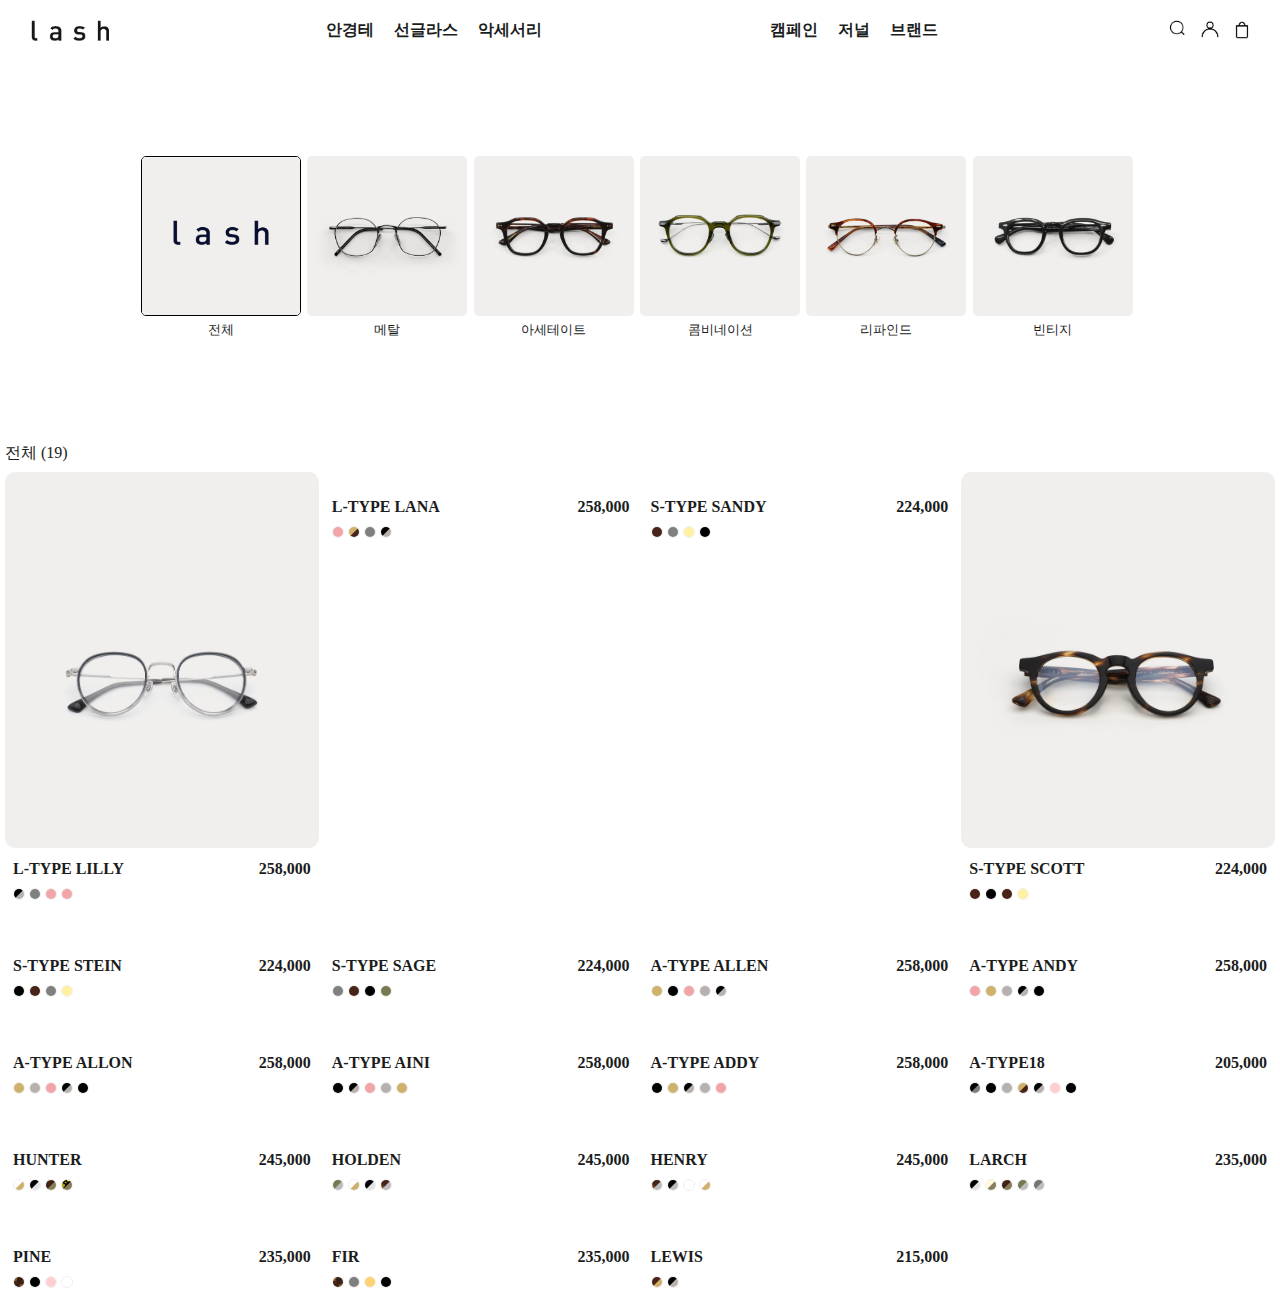
==== pages/frame.html @ ce852c51 "file upload, modify" ====
<!DOCTYPE html>
<html lang="ko">
<head>
  <meta charset="UTF-8">
  <meta http-equiv="X-UA-Compatible" content="IE=edge">
  <meta name="viewport" content="width=device-width, initial-scale=1.0">
  <link rel="stylesheet" href="../css/style.css">
  <title>LASH 래쉬 &#124; 안경테</title>
</head>
<body>
  <header class="header">
    <div class="header__inner">
      <h1 class="header__logo">
        <img class="header__logo--img" src="../images/lash_logo.png" alt="lash">
      </h1>
      <nav class="header__nav1">
        <a href="" class="header__nav1--item">안경테</a>
        <a href="" class="header__nav1--item">선글라스</a>
        <a href="" class="header__nav1--item">악세서리</a>
      </nav>
      <nav class="header__nav2">
        <a href="" class="header__nav2--item">캠페인</a>
        <a href="" class="header__nav2--item">저널</a>
        <a href="" class="header__nav2--item">브랜드</a>
      </nav>
      <div class="header__utill">
        <div class="header__utill--search">
          <a href="">
            <span class="hidden">검색</span>
            <img class="utill-img" src="../images/search.png" alt="">
          </a>
        </div>
        <a href="" class="header__utill--member">
          <span class="hidden">내 정보 보기</span>
          <img class="utill-img" src="../images/my.png" alt="">
        </a>
        <a href="" class="header__utill--order">
          <span class="hidden">장바구니</span>
          <img class="utill-img" src="../images/cart.png" alt="">
        </a>
      </div>
    </div>
  </header>
  <main>
    <section>
      <div class="category">
        <div class="category__inner">
          <a href="javascript:void(0);" class="category__item category__all current-page">
            <img class="category__item--img category__all--img" src="../images/안경테/cn_all.jpg" alt="">
            <span class="category__item--text">전체</span>
          </a>
          <a href="javascript:void(0);" class="category__item category__metal">
            <img class="category__item--img category__metal--img" src="../images/안경테/cn_metal.jpg" alt="메탈 안경테">
            <span class="category__item--text">메탈</span>
          </a>
          <a href="javascript:void(0);" class="category__item category__acetate">
            <img class="category__item--img category__acetate--img" src="../images/안경테/cn_acetate.jpg" alt="아세테이트 안경테">
            <span class="category__item--text">아세테이트</span>
          </a>
          <a href="javascript:void(0);" class="category__item category__combination">
            <img class="category__item--img category__combination--img" src="../images/안경테/cn_combi.jpg" alt="콤비네이션 안경테">
            <span class="category__item--text">콤비네이션</span>
          </a>
          <a href="javascript:void(0);" class="category__item category__refined">
            <img class="category__item--img category__refined--img" src="../images/안경테/cn_refined.jpg" alt="리파인드 안경테">
            <span class="category__item--text">리파인드</span>
          </a>
          <a href="javascript:void(0);" class="category__item category__vintage">
            <img class="category__item--img category__vintage--img" src="../images/안경테/cn_vintage.jpg" alt="빈티지 안경테">
            <span class="category__item--text">빈티지</span>
          </a>
        </div>
      </div>
    </section>
    <section>
      <div class="glasses">
        <div class="glasses__inner">
          <span class="glasses__count">전체 	&#40;19&#41;</span>
          <div class="glasses__grid-box">
            <div class="item block combination">
              <a class="item__link" href="">
                <img class="item__img item0" src="../images/안경테/fde599a4211cc01154d4435957e9d42b.jpg" alt="">
                <div class="item__info">
                  <p class="item__info--name">L-TYPE LILLY</p>
                  <span class="item__info--price">258,000</span>
                </div>
              </a>
              <div class="item__color">
                <a class="item-color item0-0" href="javascript:void(0);">
                  <img class="item__color--img" src="../images/안경테/Black&Silver.jpg" alt="블랙-실버 색상">
                </a>
                <a class="item-color item0-1" href="javascript:void(0);">
                  <img class="item__color--img" src="../images/안경테/Gray.jpg" alt="그레이 색상">
                </a>
                <a class="item-color item0-2" href="javascript:void(0);">
                  <img class="item__color--img" src="../images/안경테/Rosegold.jpg" alt="로즈골드 색상">
                </a>
                <a class="item-color item0-3" href="javascript:void(0);">
                  <img class="item__color--img" src="../images/안경테/Rosegold.jpg" alt="로즈골드 색상">
                </a>
              </div>
            </div>
            <div class="item block combination">
              <a class="item__link" href="">
                <img class="item__img item1" src="../images/안경테/e27bf12d782676c3725e5d70940a36c3.jpg" alt="">
                <div class="item__info">
                  <p class="item__info--name">L-TYPE LANA</p>
                  <span class="item__info--price">258,000</span>
                </div>
              </a>
              <div class="item__color">
                <a class="item-color item1-0" href="javascript:void(0);">
                  <img class="item__color--img" src="../images/안경테/Rosegold.jpg" alt="로즈골드 색상">
                </a>
                <a class="item-color item1-1" href="javascript:void(0);">
                  <img class="item__color--img" src="../images/안경테/Gold&Brown.jpg" alt="골드, 브라운 색상">
                </a>
                <a class="item-color item1-2" href="javascript:void(0);">
                  <img class="item__color--img" src="../images/안경테/Gray.jpg" alt="그레이 색상">
                </a>
                <a class="item-color item1-3" href="javascript:void(0);">
                  <img class="item__color--img" src="../images/안경테/Black&Silver.jpg" alt="블랙-실버 색상">
                </a>
              </div>
            </div>
            <div class="item block acetate">
              <a class="item__link" href="">
                <img class="item__img item2" src="../images/안경테/15db21593eedef3e892ff0d401fdef6f.jpg" alt="">
                <div class="item__info">
                  <p class="item__info--name">S-TYPE SANDY</p>
                  <span class="item__info--price">224,000</span>
                </div>
              </a>
              <div class="item__color">
                <a class="item-color item2-0" href="javascript:void(0);">
                  <img class="item__color--img" src="../images/안경테/Brown.jpg" alt="브라운 색상">
                </a>
                <a class="item-color item2-1" href="javascript:void(0);">
                  <img class="item__color--img" src="../images/안경테/Gray.jpg" alt="그레이 색상">
                </a>
                <a class="item-color item2-2" href="javascript:void(0);">
                  <img class="item__color--img" src="../images/안경테/Ivory.jpg" alt="아이보리 색상">
                </a>
                <a class="item-color item2-3" href="javascript:void(0);">
                  <img class="item__color--img" src="../images/안경테/Black.jpg" alt="블랙 색상">
                </a>
              </div>
            </div>
            <div class="item block acetate">
              <a class="item__link" href="">
                <img class="item__img item3" src="../images/안경테/6d949100e4b636080c003a959be47587.jpg" alt="">
                <div class="item__info">
                  <p class="item__info--name">S-TYPE SCOTT</p>
                  <span class="item__info--price">224,000</span>
                </div>
              </a>
              <div class="item__color">
                <a class="item-color item3-0" href="javascript:void(0);">
                  <img class="item__color--img" src="../images/안경테/Brown.jpg" alt="브라운 색상">
                </a>
                <a class="item-color item3-1" href="javascript:void(0);">
                  <img class="item__color--img" src="../images/안경테/Black.jpg" alt="블랙 색상">
                </a>
                <a class="item-color item3-2" href="javascript:void(0);">
                  <img class="item__color--img" src="../images/안경테/Brown.jpg" alt="브라운 색상">
                </a>
                <a class="item-color item3-3" href="javascript:void(0);">
                  <img class="item__color--img" src="../images/안경테/Ivory.jpg" alt="아이보리 색상">
                </a>
              </div>
            </div>
            <div class="item block acetate">
              <a class="item__link" href="">
                <img class="item__img item4" src="../images/안경테/f261b26629c8d9bd2f7a0105df346630.jpg" alt="">
                <div class="item__info">
                  <p class="item__info--name">S-TYPE STEIN</p>
                  <span class="item__info--price">224,000</span>
                </div>
              </a>
              <div class="item__color">
                <a class="item-color item4-0" href="javascript:void(0);">
                  <img class="item__color--img" src="../images/안경테/Black.jpg" alt="블랙 색상">
                </a>
                <a class="item-color item4-1" href="javascript:void(0);">
                  <img class="item__color--img" src="../images/안경테/Brown.jpg" alt="브라운 색상">
                </a>
                <a class="item-color item4-2" href="javascript:void(0);">
                  <img class="item__color--img" src="../images/안경테/Gray.jpg" alt="그레이 색상">
                </a>
                <a class="item-color item4-3" href="javascript:void(0);">
                  <img class="item__color--img" src="../images/안경테/Ivory.jpg" alt="아이보리 색상">
                </a>
              </div>
            </div>
            <div class="item block acetate">
              <a class="item__link" href="">
                <img class="item__img item5" src="../images/안경테/b42a6ba46f4079bcd164b3188beb76b0.jpg" alt="">
                <div class="item__info">
                  <p class="item__info--name">S-TYPE SAGE</p>
                  <span class="item__info--price">224,000</span>
                </div>
              </a>
              <div class="item__color">
                <a class="item-color item5-0" href="javascript:void(0);">
                  <img class="item__color--img" src="../images/안경테/Gray.jpg" alt="그레이 색상">
                </a>
                <a class="item-color item5-1" href="javascript:void(0);">
                  <img class="item__color--img" src="../images/안경테/Brown.jpg" alt="브라운 색상">
                </a>
                <a class="item-color item5-2" href="javascript:void(0);">
                  <img class="item__color--img" src="../images/안경테/Black.jpg" alt="블랙 색상">
                </a>
                <a class="item-color item5-3" href="javascript:void(0);">
                  <img class="item__color--img" src="../images/안경테/Khaki.jpg" alt="카키 색상">
                </a>
              </div>
            </div>
            <div class="item block metal">
              <a class="item__link" href="">
                <img class="item__img item6" src="../images/안경테/ee4c766cd927d8bb93efa827206f9794 (1).jpg" alt="">
                <div class="item__info">
                  <p class="item__info--name">A-TYPE ALLEN</p>
                  <span class="item__info--price">258,000</span>
                </div>
              </a>
              <div class="item__color">
                <a class="item-color item6-0" href="javascript:void(0);">
                  <img class="item__color--img" src="../images/안경테/Gold.jpg" alt="골드 색상">
                </a>
                <a class="item-color item6-1" href="javascript:void(0);">
                  <img class="item__color--img" src="../images/안경테/Black.jpg" alt="블랙 색상">
                </a>
                <a class="item-color item6-2" href="javascript:void(0);">
                  <img class="item__color--img" src="../images/안경테/Rosegold.jpg" alt="로즈골드 색상">
                </a>
                <a class="item-color item6-3" href="javascript:void(0);">
                  <img class="item__color--img" src="../images/안경테/Silver.jpg" alt="실버 색상">
                </a>
                <a class="item-color item6-4" href="javascript:void(0);">
                  <img class="item__color--img" src="../images/안경테/Black&Silver.jpg" alt="블랙-실버 색상">
                </a>
              </div>
            </div>
            <div class="item block metal">
              <a class="item__link" href="">
                <img class="item__img item7" src="../images/안경테/ad8b4fffd874b10be971cb4800ebe12b.jpg" alt="">
                <div class="item__info">
                  <p class="item__info--name">A-TYPE ANDY</p>
                  <span class="item__info--price">258,000</span>
                </div>
              </a>
              <div class="item__color">
                <a class="item-color item7-0" href="javascript:void(0);">
                  <img class="item__color--img" src="../images/안경테/Rosegold.jpg" alt="로즈골드 색상">
                </a>
                <a class="item-color item7-1" href="javascript:void(0);">
                  <img class="item__color--img" src="../images/안경테/Gold.jpg" alt="골드 색상">
                </a>
                <a class="item-color item7-2" href="javascript:void(0);">
                  <img class="item__color--img" src="../images/안경테/Silver.jpg" alt="실버 색상">
                </a>
                <a class="item-color item7-3" href="javascript:void(0);">
                  <img class="item__color--img" src="../images/안경테/Black&Silver.jpg" alt="블랙-실버 색상">
                </a>
                <a class="item-color item7-4" href="javascript:void(0);">
                  <img class="item__color--img" src="../images/안경테/Black.jpg" alt="블랙 색상">
                </a>
              </div>
            </div>
            <div class="item block metal">
              <a class="item__link" href="">
                <img class="item__img item8" src="../images/안경테/e357bb0f99f7fa1db24359876c9a6cc0 (1).jpg" alt="">
                <div class="item__info">
                  <p class="item__info--name">A-TYPE ALLON</p>
                  <span class="item__info--price">258,000</span>
                </div>
              </a>
              <div class="item__color">
                <a class="item-color item8-0" href="javascript:void(0);">
                  <img class="item__color--img" src="../images/안경테/Gold.jpg" alt="골드 색상">
                </a>
                <a class="item-color item8-1" href="javascript:void(0);">
                  <img class="item__color--img" src="../images/안경테/Silver.jpg" alt="실버 색상">
                </a>
                <a class="item-color item8-2" href="javascript:void(0);">
                  <img class="item__color--img" src="../images/안경테/Rosegold.jpg" alt="로즈골드 색상">
                </a>
                <a class="item-color item8-3" href="javascript:void(0);">
                  <img class="item__color--img" src="../images/안경테/Black&Silver.jpg" alt="블랙-실버 색상">
                </a>
                <a class="item-color item8-4" href="javascript:void(0);">
                  <img class="item__color--img" src="../images/안경테/Black.jpg" alt="블랙 색상">
                </a>
              </div>
            </div>
            <div class="item block metal">
              <a class="item__link" href="">
                <img class="item__img item9" src="../images/안경테/91c94cdcf42d2be0d38114a67d5612ec.jpg" alt="">
                <div class="item__info">
                  <p class="item__info--name">A-TYPE AINI</p>
                  <span class="item__info--price">258,000</span>
                </div>
              </a>
              <div class="item__color">
                <a class="item-color item9-0" href="javascript:void(0);">
                  <img class="item__color--img" src="../images/안경테/Black.jpg" alt="블랙 색상">
                </a>
                <a class="item-color item9-1" href="javascript:void(0);">
                  <img class="item__color--img" src="../images/안경테/Black&Silver.jpg" alt="블랙-실버 색상">
                </a>
                <a class="item-color item9-2" href="javascript:void(0);">
                  <img class="item__color--img" src="../images/안경테/Rosegold.jpg" alt="로즈골드 색상">
                </a>
                <a class="item-color item9-3" href="javascript:void(0);">
                  <img class="item__color--img" src="../images/안경테/Silver.jpg" alt="실버 색상">
                </a>
                <a class="item-color item9-4" href="javascript:void(0);">
                  <img class="item__color--img" src="../images/안경테/Gold.jpg" alt="골드 색상">
                </a>
              </div>
            </div>
            <div class="item block metal">
              <a class="item__link" href="">
                <img class="item__img item10" src="../images/안경테/70bff802d1e68107a605128d08a09a91.jpg" alt="">
                <div class="item__info">
                  <p class="item__info--name">A-TYPE ADDY</p>
                  <span class="item__info--price">258,000</span>
                </div>
              </a>
              <div class="item__color">
                <a class="item-color item10-0" href="javascript:void(0);">
                  <img class="item__color--img" src="../images/안경테/Black.jpg" alt="블랙 색상">
                </a>
                <a class="item-color item10-1" href="javascript:void(0);">
                  <img class="item__color--img" src="../images/안경테/Gold.jpg" alt="골드 색상">
                </a>
                <a class="item-color item10-2" href="javascript:void(0);">
                  <img class="item__color--img" src="../images/안경테/Black&Silver.jpg" alt="블랙-실버 색상">
                </a>
                <a class="item-color item10-3" href="javascript:void(0);">
                  <img class="item__color--img" src="../images/안경테/Silver.jpg" alt="실버 색상">
                </a>
                <a class="item-color item10-4" href="javascript:void(0);">
                  <img class="item__color--img" src="../images/안경테/Rosegold.jpg" alt="로즈골드 색상">
                </a>
              </div>
            </div>
            <div class="item block metal">
              <a class="item__link" href="">
                <img class="item__img item11" src="../images/안경테/7954325b77f2732a833037a5c8d569ef.jpg" alt="">
                <div class="item__info">
                  <p class="item__info--name">A-TYPE18</p>
                  <span class="item__info--price">205,000</span>
                </div>
              </a>
              <div class="item__color">
                <a class="item-color item11-0" href="javascript:void(0);">
                  <img class="item__color--img" src="../images/안경테/Black&Gray.jpg" alt="블랙-그레이 색상">
                </a>
                <a class="item-color item11-1"href="javascript:void(0);">
                  <img class="item__color--img" src="../images/안경테/Black.jpg" alt="블랙 색상">
                </a>
                <a class="item-color item11-2" href="javascript:void(0);">
                  <img class="item__color--img" src="../images/안경테/Silver.jpg" alt="실버 색상">
                </a>
                <a class="item-color item11-3" href="javascript:void(0);">
                  <img class="item__color--img" src="../images/안경테/Gold&Brown.jpg" alt="골드-브라운 색상">
                </a>
                <a class="item-color item11-4" href="javascript:void(0);">
                  <img class="item__color--img" src="../images/안경테/Black&Silver.jpg" alt="블랙-실버 색상">
                </a>
                <a class="item-color item11-5" href="javascript:void(0);">
                  <img class="item__color--img" src="../images/안경테/Pink.jpg" alt="핑크 색상">
                </a>
                <a class="item-color item11-6"href="javascript:void(0);">
                  <img class="item__color--img" src="../images/안경테/Black.jpg" alt="블랙 색상">
                </a>
              </div>
            </div>
            <div class="item block combination">
              <a class="item__link" href="">
                <img class="item__img item12" src="../images/안경테/49663b8fb02f174b5db5e3d10b3ae5de.jpg" alt="">
                <div class="item__info">
                  <p class="item__info--name">HUNTER</p>
                  <span class="item__info--price">245,000</span>
                </div>
              </a>
              <div class="item__color">
                <a class="item-color item12-0" href="javascript:void(0);">
                  <img class="item__color--img" src="../images/안경테/c3.jpg" alt="화이트-골드 색상">
                </a>
                <a class="item-color item12-1" href="javascript:void(0);">
                  <img class="item__color--img" src="../images/안경테/c1.jpg" alt="블랙-실버 색상">
                </a>
                <a class="item-color item12-2" href="javascript:void(0);">
                  <img class="item__color--img" src="../images/안경테/c2.jpg" alt="호피무늬-카키 색상">
                </a>
                <a class="item-color item12-3" href="javascript:void(0);">
                  <img class="item__color--img" src="../images/안경테/c4.jpg" alt="벌무늬-카키 색상">
                </a>
              </div>
            </div>
            <div class="item block combination">
              <a class="item__link" href="">
                <img class="item__img item13" src="../images/안경테/c8a3158670350cb308fcab2517373902.jpg" alt="">
                <div class="item__info">
                  <p class="item__info--name">HOLDEN</p>
                  <span class="item__info--price">245,000</span>
                </div>
              </a>
              <div class="item__color">
                <a class="item-color item13-0" href="javascript:void(0);">
                  <img class="item__color--img" src="../images/안경테/c4 (1).jpg" alt="카키-실버 색상">
                </a>
                <a class="item-color item13-1" href="javascript:void(0);">
                  <img class="item__color--img" src="../images/안경테/c3.jpg" alt="화이트-골드 색상">
                </a>
                <a class="item-color item13-2" href="javascript:void(0);">
                  <img class="item__color--img" src="../images/안경테/c1.jpg" alt="블랙-그레이 색상">
                </a>
                <a class="item-color item13-3" href="javascript:void(0);">
                  <img class="item__color--img" src="../images/안경테/c2 (8).jpg" alt="브라운 실버 색상">
                </a>
              </div>
            </div>
            <div class="item block combination">
              <a class="item__link" href="">
                <img class="item__img item14" src="../images/안경테/c41b320a238c13dcae4033eb54ce9bae.jpg" alt="">
                <div class="item__info">
                  <p class="item__info--name">HENRY</p>
                  <span class="item__info--price">245,000</span>
                </div>
              </a>
              <div class="item__color">
                <a class="item-color item14-0" href="javascript:void(0);">
                  <img class="item__color--img" src="../images/안경테/c2 (8).jpg" alt="브라운-실버 색상">
                </a>
                <a class="item-color item14-1" href="javascript:void(0);">
                  <img class="item__color--img" src="../images/안경테/c1 (10).jpg" alt="블랙-그레이 색상">
                </a>
                <a class="item-color item14-2" href="javascript:void(0);">
                  <img class="item__color--img" src="../images/안경테/c3_real.jpg" alt="화이트 색상">
                </a>
                <a class="item-color item14-3" href="javascript:void(0);">
                  <img class="item__color--img" src="../images/안경테/c3.jpg" alt="화이트-골드 색상">
                </a>
              </div>
            </div>
            <div class="item block refined">
              <a class="item__link" href="">
                <img class="item__img item15" src="../images/안경테/d6cc3def8cbddd9e7f0d8a6810441786.jpg" alt="">
                <div class="item__info">
                  <p class="item__info--name">LARCH</p>
                  <span class="item__info--price">235,000</span>
                </div>
              </a>
              <div class="item__color">
                <a class="item-color item15-0" href="javascript:void(0);">
                  <img class="item__color--img" src="../images/안경테/c1 (1).jpg" alt="블랙-실버 색상">
                </a>
                <a class="item-color item15-1" href="javascript:void(0);">
                  <img class="item__color--img" src="../images/안경테/c3 (4).jpg" alt="화이트-그레이 색상">
                </a>
                <a class="item-color item15-2" href="javascript:void(0);">
                  <img class="item__color--img" src="../images/안경테/c2.jpg" alt="브라운-그레이 색상">
                </a>
                <a class="item-color item15-3" href="javascript:void(0);">
                  <img class="item__color--img" src="../images/안경테/c5.jpg" alt="카키-실버 색상">
                </a>
                <a class="item-color item15-4" href="javascript:void(0);">
                  <img class="item__color--img" src="../images/안경테/c4 (3).jpg" alt="그레이-실버 색상">
                </a>
              </div>
            </div>
            <div class="item block refined">
              <a class="item__link" href="">
                <img class="item__img item16" src="../images/안경테/96418b8350207f7f638d02db6ff5143f.jpg" alt="">
                <div class="item__info">
                  <p class="item__info--name">PINE</p>
                  <span class="item__info--price">235,000</span>
                </div>
              </a>
              <div class="item__color">
                <a class="item-color item16-0" href="javascript:void(0);">
                  <img class="item__color--img" src="../images/안경테/c4 (9).jpg" alt="호피무늬 색상">
                </a>
                <a class="item-color item16-1" href="javascript:void(0);">
                  <img class="item__color--img" src="../images/안경테/Black.jpg" alt="블랙 색상">
                </a>
                <a class="item-color item16-2" href="javascript:void(0);">
                  <img class="item__color--img" src="../images/안경테/Pink.jpg" alt="핑크 색상">
                </a>
                <a class="item-color item16-3" href="javascript:void(0);">
                  <img class="item__color--img" src="../images/안경테/c3_real.jpg" alt="화이트 색상">
                </a>
              </div>
            </div>
            <div class="item block refined">
              <a class="item__link" href="">
                <img class="item__img item17" src="../images/안경테/84474b2241ce3a34c4cd8d7f1640f66d.jpg" alt="">
                <div class="item__info">
                  <p class="item__info--name">FIR</p>
                  <span class="item__info--price">235,000</span>
                </div>
              </a>
              <div class="item__color">
                <a class="item-color item17-0" href="javascript:void(0);">
                  <img class="item__color--img" src="../images/안경테/c4 (9).jpg" alt="호피무늬 색상">
                </a>
                <a class="item-color item17-1" href="javascript:void(0);">
                  <img class="item__color--img" src="../images/안경테/Gray.jpg" alt="그레이 색상">
                </a>
                <a class="item-color item17-2" href="javascript:void(0);">
                  <img class="item__color--img" src="../images/안경테/c3 (13).jpg" alt="어두운 노란색 색상">
                </a>
                <a class="item-color item17-3" href="javascript:void(0);">
                  <img class="item__color--img" src="../images/안경테/Black.jpg" alt="블랙 색상">
                </a>
              </div>
            </div>
            <div class="item block vintage">
              <a class="item__link" href="">
                <img class="item__img item18" src="../images/안경테/d210a138dcec4d7f4e6182c25c5bd936 (1).jpg" alt="">
                <div class="item__info">
                  <p class="item__info--name">LEWIS</p>
                  <span class="item__info--price">215,000</span>
                </div>
              </a>
              <div class="item__color">
                <a class="item-color item18-0" href="javascript:void(0);">
                  <img class="item__color--img" src="../images/안경테/c4 (7).jpg" alt="브라운-골드 색상">
                </a>
                <a class="item-color item18-1" href="javascript:void(0);">
                  <img class="item__color--img" src="../images/안경테/Black&Silver.jpg" alt="블랙-실버 색상">
                </a>
              </div>
            </div>
            
          </div>
        </div>
      </div>
    </section>
  </main>
  <script src="../js/frame.js"></script>
</body>
</html>
---- css/style.css ----
* {
  box-sizing: border-box;
}

body {
  overflow-x: hidden;
  position: relative;
  margin: 0;
  padding: 0;
  color: #1b1c1c;
}

a {
  color: #1b1c1c;
  text-decoration: none;
}

.hidden {
  overflow: hidden;
  position: absolute;
  width: 1px;
  height: 1px;
  margin: -1px;
  clip-path: polygon(0 0, 0 0, 0 0);
}

.fixed {
  position: fixed;
  top: -520px;
}

.static {
  position: static;
}

.header {
  width: 100%;
  height: 60px;
}
.header__inner {
  display: flex;
  justify-content: space-between;
  align-items: center;
  width: 100%;
  height: 100%;
  padding: 5px 2vw;
}
.header__logo {
  width: 7vw;
  margin: 0;
}
.header__logo--img {
  width: 100%;
}
.header__nav1--item {
  padding-right: 1em;
  font-weight: bold;
}
.header__nav2--item {
  padding-right: 1em;
  font-weight: bold;
}
.header__utill {
  display: flex;
  justify-content: space-between;
  width: 7vw;
  height: 100%;
}
.header__utill--search {
  display: flex;
  align-items: center;
}
.header__utill--search .utill-img {
  width: 1.5rem;
}
.header__utill--member {
  display: flex;
  align-items: center;
}
.header__utill--member .utill-img {
  width: 1.5rem;
}
.header__utill--order {
  display: flex;
  align-items: center;
}
.header__utill--order .utill-img {
  width: 1.5rem;
}

.main-banner {
  width: 100%;
  height: calc(100vh - 60px);
  background: url(../images//lash_main.jpg) no-repeat;
  background-size: cover;
  margin-bottom: 4rem;
}

.slide {
  display: flex;
  width: 175%;
  margin-left: 0;
}
.slide__item {
  display: block;
  position: relative;
  width: 25%;
  height: 499px;
  padding: 0 5px;
  box-sizing: border-box;
}
.slide__item:hover::after {
  content: "";
  display: block;
  position: absolute;
  top: 0;
  left: 0;
  width: 100%;
  height: 100%;
  background-color: rgba(255, 255, 255, 0.397);
}
.slide__item--img {
  width: 100%;
  height: 100%;
  border-radius: 1em;
}
.slide__item--text {
  position: absolute;
  top: 1.5em;
  left: 1.5em;
  width: calc(100% - 10px);
  font-size: 1.5rem;
  font-weight: 900;
  color: #fff;
}

.footer {
  height: 320px;
  background-color: #110d24;
}
.footer__inner {
  width: 100%;
  height: 100%;
  padding: 2rem 2vw;
}
.footer__flex-box {
  display: flex;
  justify-content: space-between;
  width: 100%;
}
.footer__flex-box--logo {
  width: 48%;
}
.footer__flex-box--logo .footer__logo--img {
  width: 350px;
  margin-left: -1.5em;
}
.footer__flex-box--follow {
  display: flex;
  flex-direction: column;
  justify-content: center;
  align-items: flex-start;
  width: 48%;
  color: #f1f1f2;
}
.footer__flex-box--follow .follow-text {
  font-size: 0.8rem;
}
.footer__flex-box--follow .follow-btn {
  padding: 0.7em 1.5em;
  border: 1px solid #f1f1f2;
  border-radius: 0.5em;
  color: #f1f1f2;
}
.footer__sns {
  padding: 0 0 1rem 0;
}
.footer__info--text {
  font-size: 0.6rem;
  color: #f1f1f2;
}
.footer__info--link {
  text-decoration: underline;
  color: #f1f1f2;
}

.category__inner {
  display: flex;
  justify-content: center;
  padding: 6rem 2vw;
}
.category__item {
  display: block;
  width: 12.5vw;
  margin-right: 0.5vw;
  text-align: center;
}
.category__item--img {
  width: 100%;
  border-radius: 5px;
}
.category__item--img.current-page {
  border-radius: 5px;
  border: 1px solid #000;
}
.category__item--text {
  font-size: 0.8rem;
}
.current-page .category__item--img {
  border-radius: 5px;
  border: 1px solid #000;
}

.glasses__inner {
  padding: 0 5px;
}
.glasses__count {
  display: block;
  margin: 0.5rem 0;
}
.glasses__grid-box {
  display: grid;
  grid-template-columns: repeat(4, 1fr);
  gap: 5px;
  width: 100%;
}

.item {
  display: none;
}
.item.block {
  display: block;
}
.item__link {
  display: block;
}
.item__img {
  width: 100%;
  border-radius: 10px;
}
.item__info {
  display: flex;
  justify-content: space-between;
  padding: 0.5rem 0.5rem 0 0.5rem;
  font-weight: 600;
}
.item__info--name {
  margin: 0 0 0.5em 0;
}
.item-color {
  display: inline-block;
  width: 12px;
  height: 12px;
  padding-bottom: 2.5rem;
}
.item__color {
  padding: 0 0.5rem;
}
.item__color--img {
  width: 100%;
  border: 1px solid #eee;
  border-radius: 50%;
}
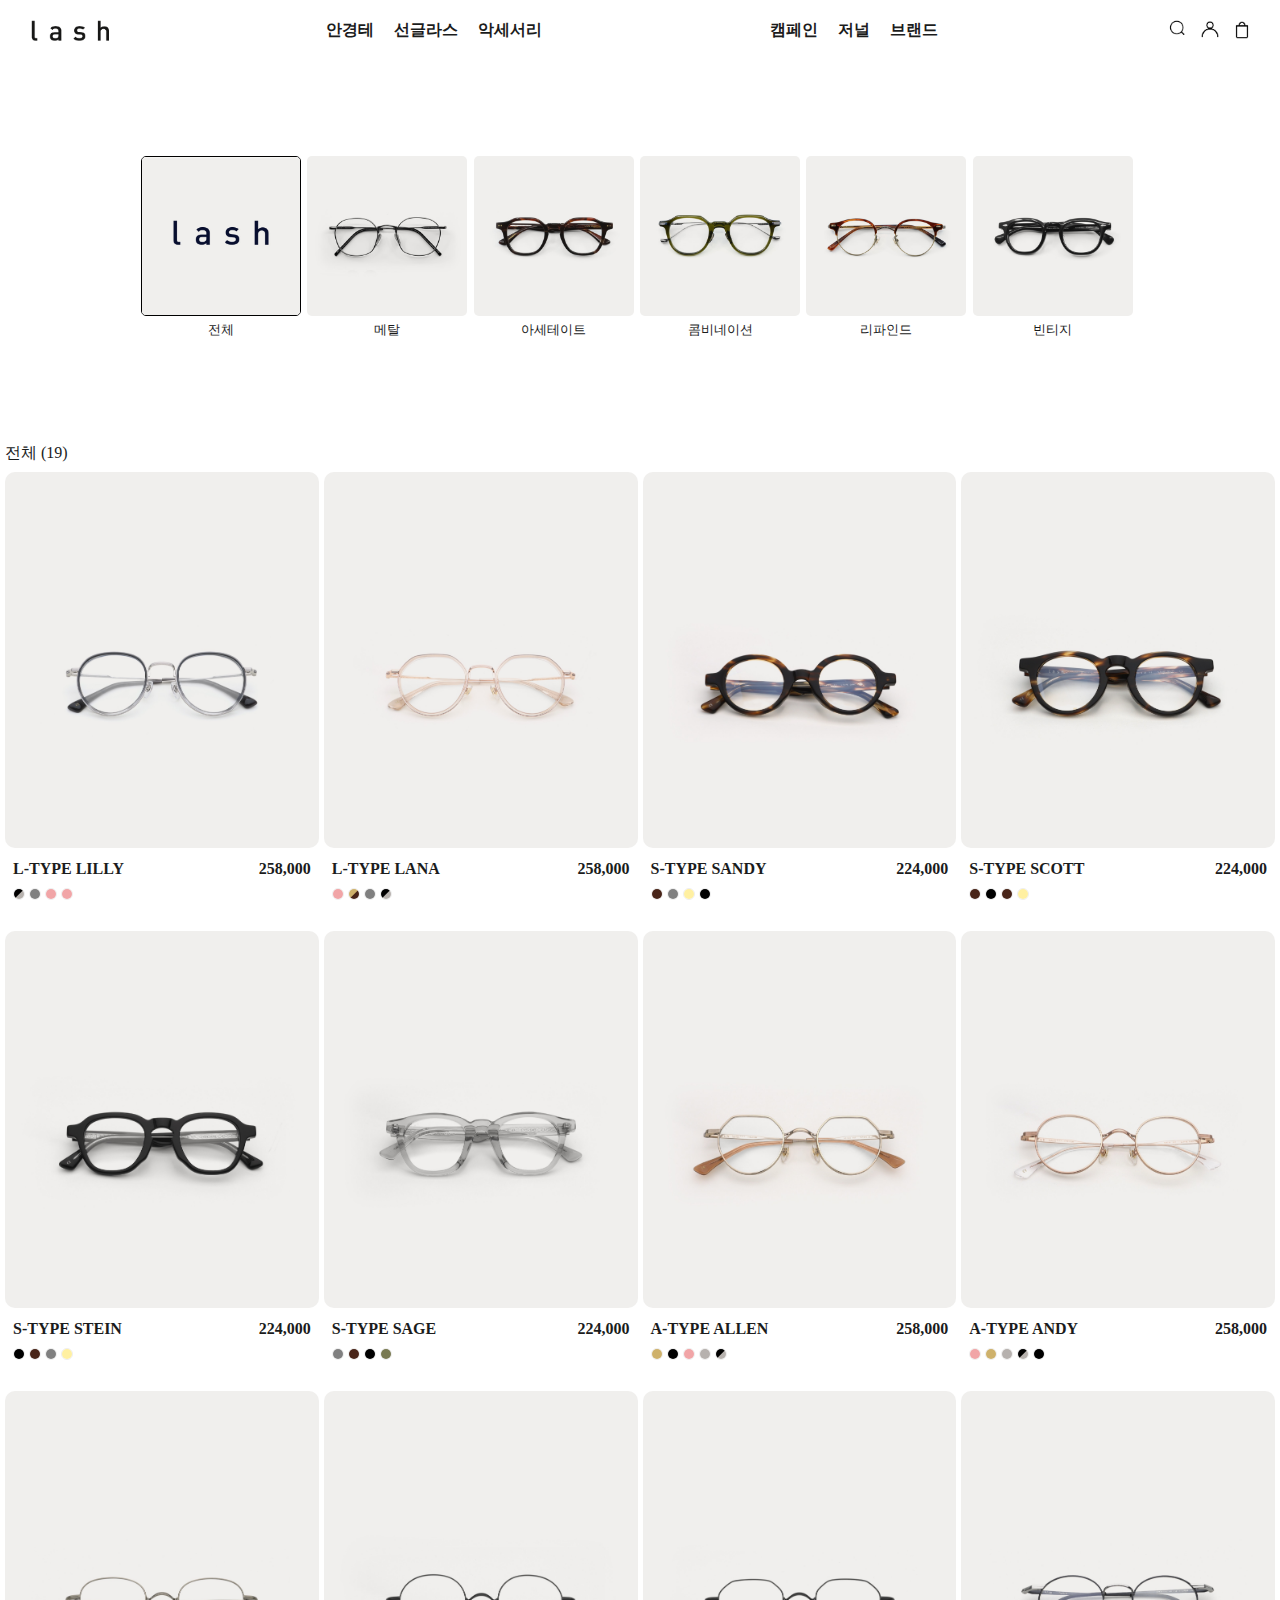
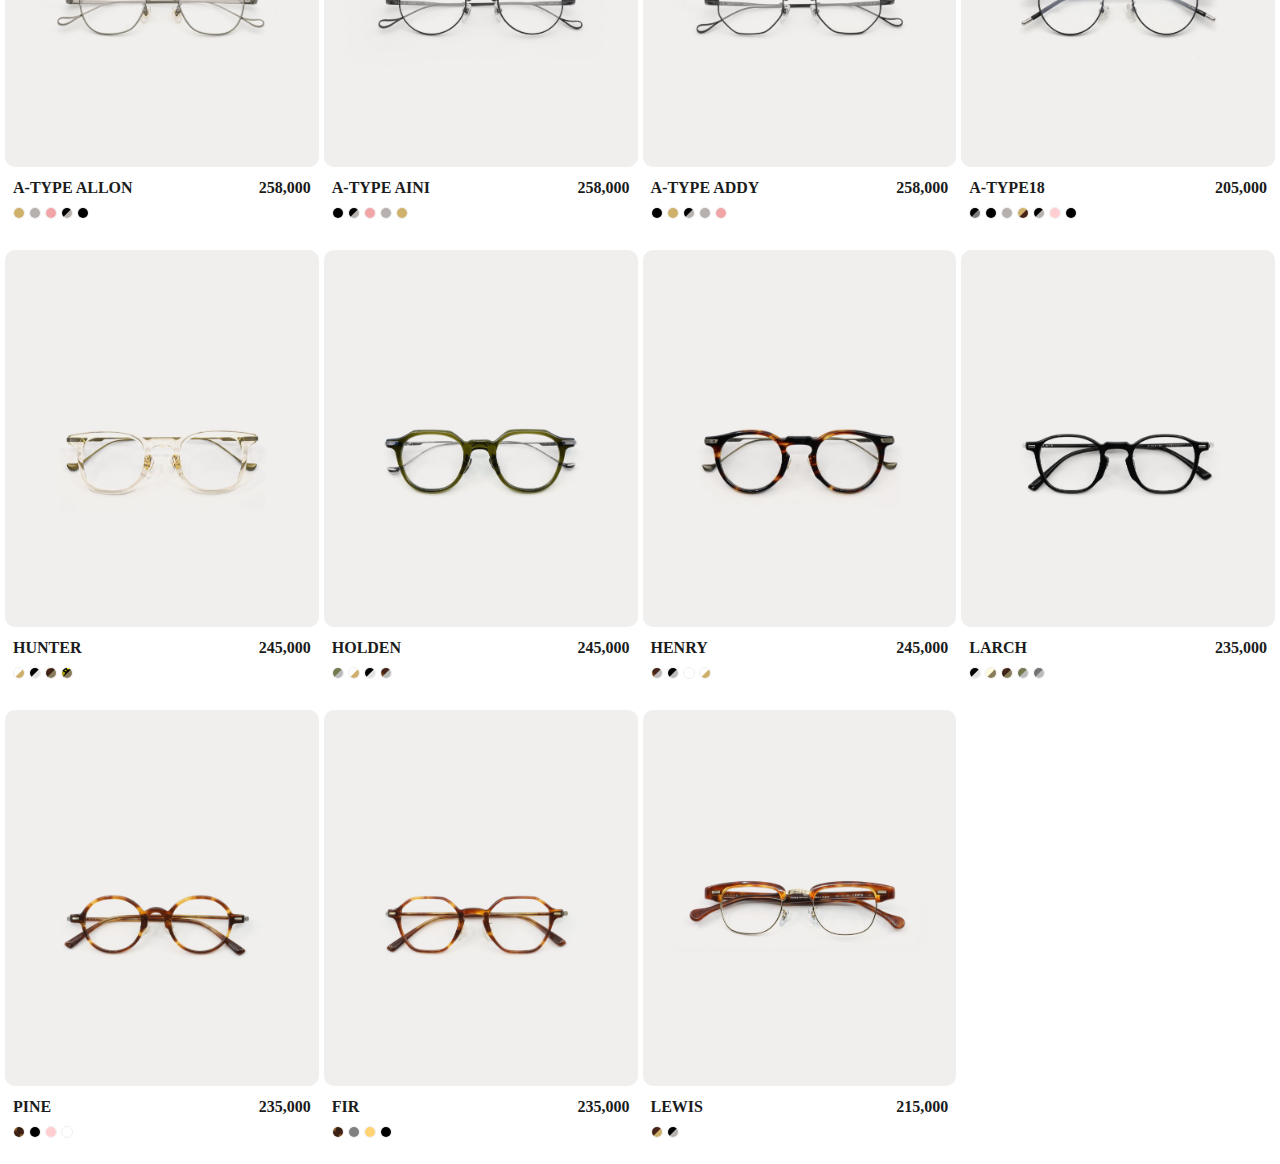
==== commit 74e5ff6d: "file upload" ====
--- a/pages/frame.html
+++ b/pages/frame.html
@@ -11,34 +11,67 @@
   <header class="header">
     <div class="header__inner">
       <h1 class="header__logo">
-        <img class="header__logo--img" src="../images/lash_logo.png" alt="lash">
+        <a href="../index.html">
+          <img class="header__logo--img" src="../images/lash_logo.png" alt="lash">
+        </a>
       </h1>
       <nav class="header__nav1">
-        <a href="" class="header__nav1--item">안경테</a>
-        <a href="" class="header__nav1--item">선글라스</a>
-        <a href="" class="header__nav1--item">악세서리</a>
+        <a href="./frame.html" class="header__nav1--item">안경테</a>
+        <a href="./sunglasses.html" class="header__nav1--item">선글라스</a>
+        <a href="./accessorie.html" class="header__nav1--item">악세서리</a>
       </nav>
       <nav class="header__nav2">
-        <a href="" class="header__nav2--item">캠페인</a>
-        <a href="" class="header__nav2--item">저널</a>
-        <a href="" class="header__nav2--item">브랜드</a>
+        <a href="./campaign.html" class="header__nav2--item">캠페인</a>
+        <a href="./journal.html" class="header__nav2--item">저널</a>
+        <a href="./brand.html" class="header__nav2--item">브랜드</a>
       </nav>
       <div class="header__utill">
         <div class="header__utill--search">
-          <a href="">
+          <a href="#">
             <span class="hidden">검색</span>
             <img class="utill-img" src="../images/search.png" alt="">
           </a>
         </div>
-        <a href="" class="header__utill--member">
+        <a href="#" class="header__utill--member">
           <span class="hidden">내 정보 보기</span>
           <img class="utill-img" src="../images/my.png" alt="">
         </a>
-        <a href="" class="header__utill--order">
+        <a href="#" class="header__utill--order">
           <span class="hidden">장바구니</span>
           <img class="utill-img" src="../images/cart.png" alt="">
         </a>
       </div>
+    </div>
+    <div class="header__inner--mobile">
+      <a class="header__menu" href="javascript:void(0);">메뉴</a>
+      <div class="header__menu--block">
+        <nav class="header__nav">
+          <a class="header__nav--search" href="">검색</a>
+          <div class="header__nav--collection">
+            <a class="header__nav--collection-btn" href="javascript:void(0);">아이웨어 컬렉션</a>
+            <div class="header__nav--collection-box">
+              <a class="header__nav--collection-item" href="./frame.html">안경테</a>
+              <a class="header__nav--collection-item" href="./sunglasses.html">선글라스</a>
+              <a class="header__nav--collection-item" href="./accessorie.html">악세서리</a>
+            </div>
+          </div>
+          <a  class="header__nav--item" href="./campaign.html">캠페인</a>
+          <a  class="header__nav--item" href="./journal.html">저널</a>
+          <a  class="header__nav--item" href="./brand.html">브랜드</a>
+        </nav>
+        <nav class="header__utill">
+          <a class="header__utill--item" href="#">login</a>
+          <a class="header__utill--item" href="#">join us</a>
+          <a class="header__utill--item" href="#">Contact Us</a>
+          <a class="header__utill--item" href="#">FAQ</a>
+        </nav>
+      </div>
+      <h1 class="header__logo">
+        <a href="../index.html">
+          <img class="header__logo--img" src="../images/lash_logo.png" alt="lash">
+        </a>
+      </h1>
+      <a class="header__order" href="#">장바구니</a>
     </div>
   </header>
   <main>
@@ -78,8 +111,8 @@
           <span class="glasses__count">전체 	&#40;19&#41;</span>
           <div class="glasses__grid-box">
             <div class="item block combination">
-              <a class="item__link" href="">
-                <img class="item__img item0" src="../images/안경테/fde599a4211cc01154d4435957e9d42b.jpg" alt="">
+              <a class="item__link" href="./hope-gg16.html">
+                <img class="item__img item0" src="../images/안경테/fde599a4211cc01154d4435957e9d42b.jpg" alt="안경테 L-TYPE LILLY">
                 <div class="item__info">
                   <p class="item__info--name">L-TYPE LILLY</p>
                   <span class="item__info--price">258,000</span>
@@ -101,8 +134,8 @@
               </div>
             </div>
             <div class="item block combination">
-              <a class="item__link" href="">
-                <img class="item__img item1" src="../images/안경테/e27bf12d782676c3725e5d70940a36c3.jpg" alt="">
+              <a class="item__link" href="./hope-mg20.html">
+                <img class="item__img item1" src="../images/안경테/e27bf12d782676c3725e5d70940a36c3.jpg" alt="안경테 L-TYPE LANA">
                 <div class="item__info">
                   <p class="item__info--name">L-TYPE LANA</p>
                   <span class="item__info--price">258,000</span>
@@ -124,8 +157,8 @@
               </div>
             </div>
             <div class="item block acetate">
-              <a class="item__link" href="">
-                <img class="item__img item2" src="../images/안경테/15db21593eedef3e892ff0d401fdef6f.jpg" alt="">
+              <a class="item__link" href="./hope-wh19.html">
+                <img class="item__img item2" src="../images/안경테/15db21593eedef3e892ff0d401fdef6f.jpg" alt="안경테 S-TYPE SANDY">
                 <div class="item__info">
                   <p class="item__info--name">S-TYPE SANDY</p>
                   <span class="item__info--price">224,000</span>
@@ -147,8 +180,8 @@
               </div>
             </div>
             <div class="item block acetate">
-              <a class="item__link" href="">
-                <img class="item__img item3" src="../images/안경테/6d949100e4b636080c003a959be47587.jpg" alt="">
+              <a class="item__link" href="./hope-gg16.html">
+                <img class="item__img item3" src="../images/안경테/6d949100e4b636080c003a959be47587.jpg" alt="안경테 S-TYPE SCOTT">
                 <div class="item__info">
                   <p class="item__info--name">S-TYPE SCOTT</p>
                   <span class="item__info--price">224,000</span>
@@ -170,8 +203,8 @@
               </div>
             </div>
             <div class="item block acetate">
-              <a class="item__link" href="">
-                <img class="item__img item4" src="../images/안경테/f261b26629c8d9bd2f7a0105df346630.jpg" alt="">
+              <a class="item__link" href="./hope-mg20.html">
+                <img class="item__img item4" src="../images/안경테/f261b26629c8d9bd2f7a0105df346630.jpg" alt="안경테 S-TYPE STEIN">
                 <div class="item__info">
                   <p class="item__info--name">S-TYPE STEIN</p>
                   <span class="item__info--price">224,000</span>
@@ -193,8 +226,8 @@
               </div>
             </div>
             <div class="item block acetate">
-              <a class="item__link" href="">
-                <img class="item__img item5" src="../images/안경테/b42a6ba46f4079bcd164b3188beb76b0.jpg" alt="">
+              <a class="item__link" href="./hope-wh19.html">
+                <img class="item__img item5" src="../images/안경테/b42a6ba46f4079bcd164b3188beb76b0.jpg" alt="안경테 S-TYPE SAGE">
                 <div class="item__info">
                   <p class="item__info--name">S-TYPE SAGE</p>
                   <span class="item__info--price">224,000</span>
@@ -216,8 +249,8 @@
               </div>
             </div>
             <div class="item block metal">
-              <a class="item__link" href="">
-                <img class="item__img item6" src="../images/안경테/ee4c766cd927d8bb93efa827206f9794 (1).jpg" alt="">
+              <a class="item__link" href="./hope-gg16.html">
+                <img class="item__img item6" src="../images/안경테/ee4c766cd927d8bb93efa827206f9794.jpg" alt="안경테 A-TYPE ALLEN">
                 <div class="item__info">
                   <p class="item__info--name">A-TYPE ALLEN</p>
                   <span class="item__info--price">258,000</span>
@@ -242,8 +275,8 @@
               </div>
             </div>
             <div class="item block metal">
-              <a class="item__link" href="">
-                <img class="item__img item7" src="../images/안경테/ad8b4fffd874b10be971cb4800ebe12b.jpg" alt="">
+              <a class="item__link" href="./hope-mg20.html">
+                <img class="item__img item7" src="../images/안경테/ad8b4fffd874b10be971cb4800ebe12b.jpg" alt="안경테 A-TYPE ANDY">
                 <div class="item__info">
                   <p class="item__info--name">A-TYPE ANDY</p>
                   <span class="item__info--price">258,000</span>
@@ -268,8 +301,8 @@
               </div>
             </div>
             <div class="item block metal">
-              <a class="item__link" href="">
-                <img class="item__img item8" src="../images/안경테/e357bb0f99f7fa1db24359876c9a6cc0 (1).jpg" alt="">
+              <a class="item__link" href="./hope-wh19.html">
+                <img class="item__img item8" src="../images/안경테/e357bb0f99f7fa1db24359876c9a6cc0.jpg" alt="안경테 A-TYPE ALLON">
                 <div class="item__info">
                   <p class="item__info--name">A-TYPE ALLON</p>
                   <span class="item__info--price">258,000</span>
@@ -294,8 +327,8 @@
               </div>
             </div>
             <div class="item block metal">
-              <a class="item__link" href="">
-                <img class="item__img item9" src="../images/안경테/91c94cdcf42d2be0d38114a67d5612ec.jpg" alt="">
+              <a class="item__link" href="./hope-gg16.html">
+                <img class="item__img item9" src="../images/안경테/91c94cdcf42d2be0d38114a67d5612ec.jpg" alt="안경테 A-TYPE AINI">
                 <div class="item__info">
                   <p class="item__info--name">A-TYPE AINI</p>
                   <span class="item__info--price">258,000</span>
@@ -320,8 +353,8 @@
               </div>
             </div>
             <div class="item block metal">
-              <a class="item__link" href="">
-                <img class="item__img item10" src="../images/안경테/70bff802d1e68107a605128d08a09a91.jpg" alt="">
+              <a class="item__link" href="./hope-mg20.html">
+                <img class="item__img item10" src="../images/안경테/70bff802d1e68107a605128d08a09a91.jpg" alt="안경테 A-TYPE ADDY">
                 <div class="item__info">
                   <p class="item__info--name">A-TYPE ADDY</p>
                   <span class="item__info--price">258,000</span>
@@ -346,8 +379,8 @@
               </div>
             </div>
             <div class="item block metal">
-              <a class="item__link" href="">
-                <img class="item__img item11" src="../images/안경테/7954325b77f2732a833037a5c8d569ef.jpg" alt="">
+              <a class="item__link" href="./hope-wh19.html">
+                <img class="item__img item11" src="../images/안경테/7954325b77f2732a833037a5c8d569ef.jpg" alt="안경테 A-TYPE18">
                 <div class="item__info">
                   <p class="item__info--name">A-TYPE18</p>
                   <span class="item__info--price">205,000</span>
@@ -357,7 +390,7 @@
                 <a class="item-color item11-0" href="javascript:void(0);">
                   <img class="item__color--img" src="../images/안경테/Black&Gray.jpg" alt="블랙-그레이 색상">
                 </a>
-                <a class="item-color item11-1"href="javascript:void(0);">
+                <a class="item-color item11-1" href="javascript:void(0);">
                   <img class="item__color--img" src="../images/안경테/Black.jpg" alt="블랙 색상">
                 </a>
                 <a class="item-color item11-2" href="javascript:void(0);">
@@ -372,14 +405,14 @@
                 <a class="item-color item11-5" href="javascript:void(0);">
                   <img class="item__color--img" src="../images/안경테/Pink.jpg" alt="핑크 색상">
                 </a>
-                <a class="item-color item11-6"href="javascript:void(0);">
+                <a class="item-color item11-6" href="javascript:void(0);">
                   <img class="item__color--img" src="../images/안경테/Black.jpg" alt="블랙 색상">
                 </a>
               </div>
             </div>
             <div class="item block combination">
-              <a class="item__link" href="">
-                <img class="item__img item12" src="../images/안경테/49663b8fb02f174b5db5e3d10b3ae5de.jpg" alt="">
+              <a class="item__link" href="./hope-gg16.html">
+                <img class="item__img item12" src="../images/안경테/49663b8fb02f174b5db5e3d10b3ae5de.jpg" alt="안경테 HUNTER">
                 <div class="item__info">
                   <p class="item__info--name">HUNTER</p>
                   <span class="item__info--price">245,000</span>
@@ -401,8 +434,8 @@
               </div>
             </div>
             <div class="item block combination">
-              <a class="item__link" href="">
-                <img class="item__img item13" src="../images/안경테/c8a3158670350cb308fcab2517373902.jpg" alt="">
+              <a class="item__link" href="./hope-mg20.html">
+                <img class="item__img item13" src="../images/안경테/c8a3158670350cb308fcab2517373902.jpg" alt="안경테 HOLDEN">
                 <div class="item__info">
                   <p class="item__info--name">HOLDEN</p>
                   <span class="item__info--price">245,000</span>
@@ -410,7 +443,7 @@
               </a>
               <div class="item__color">
                 <a class="item-color item13-0" href="javascript:void(0);">
-                  <img class="item__color--img" src="../images/안경테/c4 (1).jpg" alt="카키-실버 색상">
+                  <img class="item__color--img" src="../images/안경테/c4-(1).jpg" alt="카키-실버 색상">
                 </a>
                 <a class="item-color item13-1" href="javascript:void(0);">
                   <img class="item__color--img" src="../images/안경테/c3.jpg" alt="화이트-골드 색상">
@@ -419,13 +452,13 @@
                   <img class="item__color--img" src="../images/안경테/c1.jpg" alt="블랙-그레이 색상">
                 </a>
                 <a class="item-color item13-3" href="javascript:void(0);">
-                  <img class="item__color--img" src="../images/안경테/c2 (8).jpg" alt="브라운 실버 색상">
+                  <img class="item__color--img" src="../images/안경테/c2-(8).jpg" alt="브라운 실버 색상">
                 </a>
               </div>
             </div>
             <div class="item block combination">
-              <a class="item__link" href="">
-                <img class="item__img item14" src="../images/안경테/c41b320a238c13dcae4033eb54ce9bae.jpg" alt="">
+              <a class="item__link" href="./hope-wh19.html">
+                <img class="item__img item14" src="../images/안경테/c41b320a238c13dcae4033eb54ce9bae.jpg" alt="안경테 HENRY">
                 <div class="item__info">
                   <p class="item__info--name">HENRY</p>
                   <span class="item__info--price">245,000</span>
@@ -433,10 +466,10 @@
               </a>
               <div class="item__color">
                 <a class="item-color item14-0" href="javascript:void(0);">
-                  <img class="item__color--img" src="../images/안경테/c2 (8).jpg" alt="브라운-실버 색상">
+                  <img class="item__color--img" src="../images/안경테/c2-(8).jpg" alt="브라운-실버 색상">
                 </a>
                 <a class="item-color item14-1" href="javascript:void(0);">
-                  <img class="item__color--img" src="../images/안경테/c1 (10).jpg" alt="블랙-그레이 색상">
+                  <img class="item__color--img" src="../images/안경테/c1-(10).jpg" alt="블랙-그레이 색상">
                 </a>
                 <a class="item-color item14-2" href="javascript:void(0);">
                   <img class="item__color--img" src="../images/안경테/c3_real.jpg" alt="화이트 색상">
@@ -447,8 +480,8 @@
               </div>
             </div>
             <div class="item block refined">
-              <a class="item__link" href="">
-                <img class="item__img item15" src="../images/안경테/d6cc3def8cbddd9e7f0d8a6810441786.jpg" alt="">
+              <a class="item__link" href="./hope-gg16.html">
+                <img class="item__img item15" src="../images/안경테/d6cc3def8cbddd9e7f0d8a6810441786.jpg" alt="안경테 LARCH">
                 <div class="item__info">
                   <p class="item__info--name">LARCH</p>
                   <span class="item__info--price">235,000</span>
@@ -456,10 +489,10 @@
               </a>
               <div class="item__color">
                 <a class="item-color item15-0" href="javascript:void(0);">
-                  <img class="item__color--img" src="../images/안경테/c1 (1).jpg" alt="블랙-실버 색상">
+                  <img class="item__color--img" src="../images/안경테/c1-(1).jpg" alt="블랙-실버 색상">
                 </a>
                 <a class="item-color item15-1" href="javascript:void(0);">
-                  <img class="item__color--img" src="../images/안경테/c3 (4).jpg" alt="화이트-그레이 색상">
+                  <img class="item__color--img" src="../images/안경테/c3-(4).jpg" alt="화이트-그레이 색상">
                 </a>
                 <a class="item-color item15-2" href="javascript:void(0);">
                   <img class="item__color--img" src="../images/안경테/c2.jpg" alt="브라운-그레이 색상">
@@ -468,13 +501,13 @@
                   <img class="item__color--img" src="../images/안경테/c5.jpg" alt="카키-실버 색상">
                 </a>
                 <a class="item-color item15-4" href="javascript:void(0);">
-                  <img class="item__color--img" src="../images/안경테/c4 (3).jpg" alt="그레이-실버 색상">
+                  <img class="item__color--img" src="../images/안경테/c4-(3).jpg" alt="그레이-실버 색상">
                 </a>
               </div>
             </div>
             <div class="item block refined">
-              <a class="item__link" href="">
-                <img class="item__img item16" src="../images/안경테/96418b8350207f7f638d02db6ff5143f.jpg" alt="">
+              <a class="item__link" href="./hope-mg20.html">
+                <img class="item__img item16" src="../images/안경테/96418b8350207f7f638d02db6ff5143f.jpg" alt="안경테 PINE">
                 <div class="item__info">
                   <p class="item__info--name">PINE</p>
                   <span class="item__info--price">235,000</span>
@@ -482,7 +515,7 @@
               </a>
               <div class="item__color">
                 <a class="item-color item16-0" href="javascript:void(0);">
-                  <img class="item__color--img" src="../images/안경테/c4 (9).jpg" alt="호피무늬 색상">
+                  <img class="item__color--img" src="../images/안경테/c4-(9).jpg" alt="호피무늬 색상">
                 </a>
                 <a class="item-color item16-1" href="javascript:void(0);">
                   <img class="item__color--img" src="../images/안경테/Black.jpg" alt="블랙 색상">
@@ -496,8 +529,8 @@
               </div>
             </div>
             <div class="item block refined">
-              <a class="item__link" href="">
-                <img class="item__img item17" src="../images/안경테/84474b2241ce3a34c4cd8d7f1640f66d.jpg" alt="">
+              <a class="item__link" href="./hope-wh19.html">
+                <img class="item__img item17" src="../images/안경테/84474b2241ce3a34c4cd8d7f1640f66d.jpg" alt="안경테 FIR">
                 <div class="item__info">
                   <p class="item__info--name">FIR</p>
                   <span class="item__info--price">235,000</span>
@@ -505,13 +538,13 @@
               </a>
               <div class="item__color">
                 <a class="item-color item17-0" href="javascript:void(0);">
-                  <img class="item__color--img" src="../images/안경테/c4 (9).jpg" alt="호피무늬 색상">
+                  <img class="item__color--img" src="../images/안경테/c4-(9).jpg" alt="호피무늬 색상">
                 </a>
                 <a class="item-color item17-1" href="javascript:void(0);">
                   <img class="item__color--img" src="../images/안경테/Gray.jpg" alt="그레이 색상">
                 </a>
                 <a class="item-color item17-2" href="javascript:void(0);">
-                  <img class="item__color--img" src="../images/안경테/c3 (13).jpg" alt="어두운 노란색 색상">
+                  <img class="item__color--img" src="../images/안경테/c3-(13).jpg" alt="어두운 노란색 색상">
                 </a>
                 <a class="item-color item17-3" href="javascript:void(0);">
                   <img class="item__color--img" src="../images/안경테/Black.jpg" alt="블랙 색상">
@@ -519,8 +552,8 @@
               </div>
             </div>
             <div class="item block vintage">
-              <a class="item__link" href="">
-                <img class="item__img item18" src="../images/안경테/d210a138dcec4d7f4e6182c25c5bd936 (1).jpg" alt="">
+              <a class="item__link" href="./hope-gg16.html">
+                <img class="item__img item18" src="../images/안경테/d210a138dcec4d7f4e6182c25c5bd936.jpg" alt="안경테 LEWIS">
                 <div class="item__info">
                   <p class="item__info--name">LEWIS</p>
                   <span class="item__info--price">215,000</span>
@@ -528,7 +561,7 @@
               </a>
               <div class="item__color">
                 <a class="item-color item18-0" href="javascript:void(0);">
-                  <img class="item__color--img" src="../images/안경테/c4 (7).jpg" alt="브라운-골드 색상">
+                  <img class="item__color--img" src="../images/안경테/c4-(7).jpg" alt="브라운-골드 색상">
                 </a>
                 <a class="item-color item18-1" href="javascript:void(0);">
                   <img class="item__color--img" src="../images/안경테/Black&Silver.jpg" alt="블랙-실버 색상">
@@ -542,5 +575,6 @@
     </section>
   </main>
   <script src="../js/frame.js"></script>
+  <script src="../mobile/js/mobile-header.js"></script>
 </body>
 </html>--- a/css/style.css
+++ b/css/style.css
@@ -1,3 +1,6 @@
+@import url("https://fonts.googleapis.com/css2?family=Cute+Font&family=Festive&family=Hind+Siliguri:wght@300;400;500;600;700&family=Merriweather:wght@300&family=Noto+Sans+KR:wght@300;400;500;700;900&family=Zen+Old+Mincho&display=swap");
+@import url("https://fonts.googleapis.com/css2?family=Cute+Font&family=Festive&family=Hind+Siliguri:wght@300;400;500;600;700&family=Merriweather:wght@300&family=Noto+Sans+KR:wght@300;400;500;700;900&family=Zen+Old+Mincho&display=swap");
+@import url("https://fonts.googleapis.com/css2?family=Cute+Font&family=Festive&family=Gentium+Book+Basic&family=Hind+Siliguri:wght@300;400;500;600;700&family=Merriweather:wght@300&family=Noto+Sans+KR:wght@300;400;500;700;900&family=Zen+Old+Mincho&display=swap");
 * {
   box-sizing: border-box;
 }
@@ -37,6 +40,9 @@
   width: 100%;
   height: 60px;
 }
+.header__inner--mobile {
+  display: none;
+}
 .header__inner {
   display: flex;
   justify-content: space-between;
@@ -88,12 +94,194 @@
   width: 1.5rem;
 }
 
-.main-banner {
+@media (max-width: 1024px) {
+  .header {
+    width: 100%;
+    height: 60px;
+  }
+  .header__inner {
+    display: none;
+  }
+  .header__inner--mobile {
+    display: flex;
+    justify-content: space-between;
+    align-items: center;
+    position: relative;
+    width: 100%;
+    height: 100%;
+    padding: 5px 6vw;
+  }
+  .header__logo {
+    width: 5rem;
+    margin: 0 0 0 0.5em;
+  }
+  .header__logo--img {
+    width: 100%;
+  }
+  .header__menu--block {
+    z-index: 100;
+    position: absolute;
+    overflow: hidden;
+    top: 60px;
+    left: 0;
+    width: 100%;
+    height: 0;
+    background-color: #fff;
+    text-align: center;
+    transition: 1s;
+  }
+  .header__menu--block.block {
+    height: 100vh;
+  }
+  .header__nav {
+    display: flex;
+    flex-direction: column;
+    padding-top: 3em;
+  }
+  .header__nav--search {
+    margin-bottom: 1em;
+  }
+  .header__nav--collection {
+    margin: 1em 0;
+  }
+  .header__nav--collection-btn {
+    position: relative;
+    padding-bottom: 0.5em;
+  }
+  .header__nav--collection-btn::after {
+    content: "";
+    position: absolute;
+    bottom: 0;
+    left: 50%;
+    transform: translateX(-50%);
+    display: block;
+    width: 0;
+    height: 1px;
+    background-color: #000;
+    transition: 0.5s;
+  }
+  .header__nav--collection-btn.block::after {
+    width: 100%;
+  }
+  .header__nav--collection-box {
+    overflow: hidden;
+    display: flex;
+    max-height: 0;
+    flex-direction: column;
+    padding-top: 1.5em;
+    transition: 1s;
+  }
+  .header__nav--collection-box.block {
+    max-height: 100vh;
+  }
+  .header__nav--collection-item {
+    margin-bottom: 1em;
+  }
+  .header__nav--item {
+    margin: 1em 0;
+  }
+  .header__utill {
+    display: flex;
+    flex-direction: column;
+    justify-content: flex-start;
+    width: 100%;
+    margin-top: 2em;
+  }
+  .header__utill--item {
+    margin: 1em 0;
+    font-size: 0.8rem;
+    font-weight: 700;
+  }
+}
+.footer {
+  height: 320px;
+  background-color: #110d24;
+}
+.footer__inner {
+  width: 100%;
+  height: 100%;
+  padding: 2rem 2vw;
+}
+.footer__flex-box {
+  display: flex;
+  justify-content: space-between;
+  width: 100%;
+}
+.footer__flex-box--logo {
+  width: 48%;
+}
+.footer__flex-box--logo .footer__logo--img {
+  width: 350px;
+  margin-left: -1.5em;
+}
+.footer__flex-box--follow {
+  display: flex;
+  flex-direction: column;
+  justify-content: center;
+  align-items: flex-start;
+  width: 48%;
+  color: #f1f1f2;
+}
+.footer__flex-box--follow .follow-text {
+  font-size: 0.8rem;
+}
+.footer__flex-box--follow .follow-btn {
+  padding: 0.7em 1.5em;
+  border: 1px solid #f1f1f2;
+  border-radius: 0.5em;
+  color: #f1f1f2;
+}
+.footer__sns {
+  padding: 0 0 1rem 0;
+}
+.footer__info--text {
+  font-size: 0.6rem;
+  color: #f1f1f2;
+}
+.footer__info--link {
+  text-decoration: underline;
+  color: #f1f1f2;
+}
+
+.main__banner {
+  display: flex;
   width: 100%;
   height: calc(100vh - 60px);
-  background: url(../images//lash_main.jpg) no-repeat;
+  margin-bottom: 4rem;
+  border-bottom: 1px solid #e4e4e4;
+}
+.main__banner--img {
+  width: 50%;
+  background: url(../images/221204_PC_MAIN1_real.jpeg) no-repeat;
   background-size: cover;
-  margin-bottom: 4rem;
+  background-position: center;
+}
+.main__banner--info {
+  display: flex;
+  justify-content: center;
+  align-items: center;
+  width: 50%;
+}
+
+.banner__info {
+  text-align: center;
+}
+.banner__info--title {
+  font-size: 3rem;
+  font-weight: normal;
+  font-family: "Merriweather", serif;
+  letter-spacing: -3px;
+}
+.banner__info--description {
+  margin-bottom: 2.5em;
+}
+.banner__btn {
+  display: inline-block;
+  padding: 1em 3em;
+  border: 1px solid #e4e4e4;
+  border-radius: 5px;
+  font-size: 0.75rem;
+  font-weight: bold;
 }
 
 .slide {
@@ -129,61 +317,12 @@
   top: 1.5em;
   left: 1.5em;
   width: calc(100% - 10px);
+  font-family: "Merriweather", serif;
   font-size: 1.5rem;
   font-weight: 900;
   color: #fff;
 }
 
-.footer {
-  height: 320px;
-  background-color: #110d24;
-}
-.footer__inner {
-  width: 100%;
-  height: 100%;
-  padding: 2rem 2vw;
-}
-.footer__flex-box {
-  display: flex;
-  justify-content: space-between;
-  width: 100%;
-}
-.footer__flex-box--logo {
-  width: 48%;
-}
-.footer__flex-box--logo .footer__logo--img {
-  width: 350px;
-  margin-left: -1.5em;
-}
-.footer__flex-box--follow {
-  display: flex;
-  flex-direction: column;
-  justify-content: center;
-  align-items: flex-start;
-  width: 48%;
-  color: #f1f1f2;
-}
-.footer__flex-box--follow .follow-text {
-  font-size: 0.8rem;
-}
-.footer__flex-box--follow .follow-btn {
-  padding: 0.7em 1.5em;
-  border: 1px solid #f1f1f2;
-  border-radius: 0.5em;
-  color: #f1f1f2;
-}
-.footer__sns {
-  padding: 0 0 1rem 0;
-}
-.footer__info--text {
-  font-size: 0.6rem;
-  color: #f1f1f2;
-}
-.footer__info--link {
-  text-decoration: underline;
-  color: #f1f1f2;
-}
-
 .category__inner {
   display: flex;
   justify-content: center;
@@ -211,12 +350,12 @@
   border: 1px solid #000;
 }
 
+.glasses__count {
+  display: block;
+  margin: 0.5rem 0;
+}
 .glasses__inner {
   padding: 0 5px;
-}
-.glasses__count {
-  display: block;
-  margin: 0.5rem 0;
 }
 .glasses__grid-box {
   display: grid;
@@ -224,40 +363,372 @@
   gap: 5px;
   width: 100%;
 }
-
-.item {
+.glasses .item {
   display: none;
 }
-.item.block {
-  display: block;
-}
-.item__link {
-  display: block;
-}
-.item__img {
+.glasses .item.block {
+  display: block;
+}
+.glasses .item__link {
+  display: block;
+}
+.glasses .item__img {
   width: 100%;
   border-radius: 10px;
 }
-.item__info {
+.glasses .item__info {
   display: flex;
   justify-content: space-between;
   padding: 0.5rem 0.5rem 0 0.5rem;
   font-weight: 600;
 }
-.item__info--name {
+.glasses .item__info--name {
   margin: 0 0 0.5em 0;
 }
-.item-color {
+.glasses .item-color {
   display: inline-block;
   width: 12px;
   height: 12px;
   padding-bottom: 2.5rem;
 }
-.item__color {
+.glasses .item__color {
   padding: 0 0.5rem;
 }
-.item__color--img {
+.glasses .item__color--img {
   width: 100%;
   border: 1px solid #eee;
   border-radius: 50%;
+}
+
+@media (max-width: 768px) {
+  .glasses__grid-box {
+    grid-template-columns: repeat(2, 1fr);
+  }
+}
+@media (max-width: 480px) {
+  .glasses__grid-box {
+    grid-template-columns: repeat(1, 1fr);
+  }
+}
+.sunglasses__inner {
+  padding: 0 5px;
+}
+.sunglasses__grid-box {
+  display: grid;
+  grid-template-columns: repeat(4, 1fr);
+  gap: 5px;
+  width: 100%;
+}
+.sunglasses .item__img {
+  width: 100%;
+  border-radius: 10px;
+}
+.sunglasses .item__info {
+  display: flex;
+  justify-content: space-between;
+  padding: 0.5rem 0.5rem 0 0.5rem;
+  font-weight: 600;
+}
+.sunglasses .item__info--name {
+  margin: 0 0 0.5em 0;
+}
+.sunglasses .item-color {
+  display: inline-block;
+  width: 12px;
+  height: 12px;
+  padding-bottom: 2.5rem;
+}
+.sunglasses .item__color {
+  padding: 0 0.5rem;
+}
+.sunglasses .item__color--img {
+  width: 100%;
+  border: 1px solid #eee;
+  border-radius: 50%;
+}
+
+@media (max-width: 768px) {
+  .sunglasses__grid-box {
+    grid-template-columns: repeat(2, 1fr);
+  }
+}
+@media (max-width: 480px) {
+  .sunglasses__grid-box {
+    grid-template-columns: repeat(1, 1fr);
+  }
+}
+.accessorie__inner {
+  padding: 0 5px;
+}
+.accessorie__grid-box {
+  display: grid;
+  grid-template-columns: repeat(4, 1fr);
+  gap: 5px;
+  width: 100%;
+}
+.accessorie .item__img {
+  width: 100%;
+  border-radius: 10px;
+}
+.accessorie .item__info {
+  display: flex;
+  justify-content: space-between;
+  padding: 0.5rem 0.5rem 0 0.5rem;
+  font-weight: 600;
+}
+.accessorie .item__info--name {
+  margin: 0 0 0.5em 0;
+}
+.accessorie .item__info--price {
+  color: #999;
+}
+
+@media (max-width: 768px) {
+  .accessorie__grid-box {
+    grid-template-columns: repeat(2, 1fr);
+  }
+}
+@media (max-width: 480px) {
+  .accessorie__grid-box {
+    grid-template-columns: repeat(1, 1fr);
+  }
+}
+.campaign__inner {
+  padding: 0 5px;
+}
+.campaign__grid-box {
+  display: grid;
+  grid-template-columns: repeat(4, 1fr);
+  gap: 5px;
+  width: 100%;
+}
+.campaign__item {
+  position: relative;
+}
+.campaign__item--img {
+  width: 100%;
+  height: calc((100vh - 64px) * 0.6);
+  border-radius: 10px;
+}
+.campaign__item--text {
+  font-family: "Merriweather", serif;
+  font-weight: 300;
+  position: absolute;
+  bottom: 1.5em;
+  left: 1em;
+  font-size: 1.2rem;
+  letter-spacing: -0.5px;
+  color: #fff;
+}
+
+@media (max-width: 768px) {
+  .campaign__grid-box {
+    grid-template-columns: repeat(2, 1fr);
+  }
+}
+@media (max-width: 480px) {
+  .campaign__grid-box {
+    grid-template-columns: repeat(1, 1fr);
+  }
+}
+.journal__inner {
+  padding: 0 5px;
+}
+.journal__grid-box {
+  display: grid;
+  grid-template-columns: repeat(4, 1fr);
+  gap: 5px;
+  width: 100%;
+}
+.journal__item--img {
+  width: 100%;
+  border-radius: 10px;
+}
+.journal__item--info {
+  padding: 0 0.5rem;
+}
+.journal__item--title {
+  font-family: "Merriweather", serif;
+  font-weight: 300;
+  display: inline-block;
+  margin: 2em 0 0.5em;
+  font-size: 1.4rem;
+}
+.journal__item--text {
+  font-family: "Noto Sans KR", sans-serif;
+  line-height: 1.7em;
+  font-size: 0.9rem;
+  color: #1b1c1c;
+}
+
+@media (max-width: 768px) {
+  .journal__grid-box {
+    grid-template-columns: repeat(2, 1fr);
+  }
+}
+.brand__img {
+  width: 100%;
+  height: calc(100vh - 60px);
+  margin-bottom: 300px;
+  background: url(../images/771c2dd4f02af30b7ea150c28faaf17e.jpg) no-repeat;
+  background-size: cover;
+}
+.brand__info {
+  margin-bottom: 600px;
+  text-align: center;
+}
+.brand__info--title {
+  font-family: "Merriweather", serif;
+  font-weight: 300;
+  font-size: 1.84rem;
+}
+.brand__info--text {
+  font-size: 0.75rem;
+  letter-spacing: -0.5px;
+  color: #353535;
+}
+
+.main {
+  width: 100%;
+  height: auto;
+}
+
+.product {
+  width: 100%;
+  height: 400vh;
+  background: #f1efed;
+}
+.product__inner {
+  position: relative;
+  width: 100%;
+  height: 100%;
+  padding: 1vw 2vw;
+}
+.product__scroll {
+  width: 50%;
+}
+.product__scroll--img {
+  width: 100%;
+}
+.product__info {
+  position: fixed;
+  top: calc(60px + 1vw);
+  right: 2vw;
+  overflow-x: hidden;
+  overflow-y: scroll;
+  width: 50%;
+  height: calc(100vh - 60px - 2vw);
+  padding: 2.5vh 7.5vh 0;
+  background: #fff;
+  border-radius: 1rem;
+}
+
+.info__text--title {
+  margin: 0.8em 0;
+  font-size: 1.1rem;
+}
+.info__text--price {
+  color: #292929;
+}
+.info__text--text {
+  font-size: 1.1rem;
+  margin: 0.8em 0;
+}
+.info__color {
+  display: grid;
+  grid-template-columns: repeat(5, 1fr);
+  gap: 10px;
+}
+.info__color--img {
+  width: 100%;
+}
+.info__btn {
+  display: grid;
+  grid-template-columns: repeat(2, 1fr);
+  gap: 10px;
+  margin-top: 10px;
+}
+.info__btn--cart {
+  height: 56px;
+  font-size: 1.1rem;
+  text-align: center;
+  line-height: 56px;
+  border: 1px solid #000;
+}
+.info__btn--npay {
+  background: #00c73c url(../images/npay_sp_payment.png) no-repeat;
+  background-size: 74px;
+  background-position: center;
+  height: 56px;
+}
+.info__btn--buy {
+  grid-column: 1/3;
+  height: 56px;
+  background: #000;
+  color: #fff;
+  text-align: center;
+  line-height: 56px;
+}
+.info__detail--title {
+  display: block;
+  padding: 1.1em 0;
+  border-bottom: 1px solid #000;
+  background: url(../images/point_dw.png) no-repeat;
+  background-position: right;
+}
+.info__detail--text {
+  font-size: 0.9rem;
+  color: #1b1c1c;
+}
+.info__detail--text-box {
+  display: none;
+}
+.info__detail--text-box.block {
+  display: block;
+}
+.info__description--title {
+  display: block;
+  padding: 1.1em 0;
+  border-bottom: 1px solid #000;
+  background: url(../images/point_dw.png) no-repeat;
+  background-position: right;
+}
+.info__description--text-box {
+  display: none;
+}
+.info__description--text-box.block {
+  display: block;
+}
+.info__shipping--title {
+  display: block;
+  padding: 1.1em 0;
+  border-bottom: 1px solid #000;
+  background: url(../images/point_dw.png) no-repeat;
+  background-position: right;
+}
+.info__shipping--lists {
+  padding-left: 1em;
+}
+.info__shipping--text-box {
+  display: none;
+}
+.info__shipping--text-box.block {
+  display: block;
+}
+
+@media (max-width: 1024px) {
+  .info__color {
+    grid-template-columns: repeat(3, 1fr);
+  }
+  .info__btn {
+    grid-template-columns: repeat(1, 1fr);
+  }
+  .info__btn--buy {
+    grid-column: 1/1;
+    height: 56px;
+    background: #000;
+    color: #fff;
+    text-align: center;
+    line-height: 56px;
+  }
 }